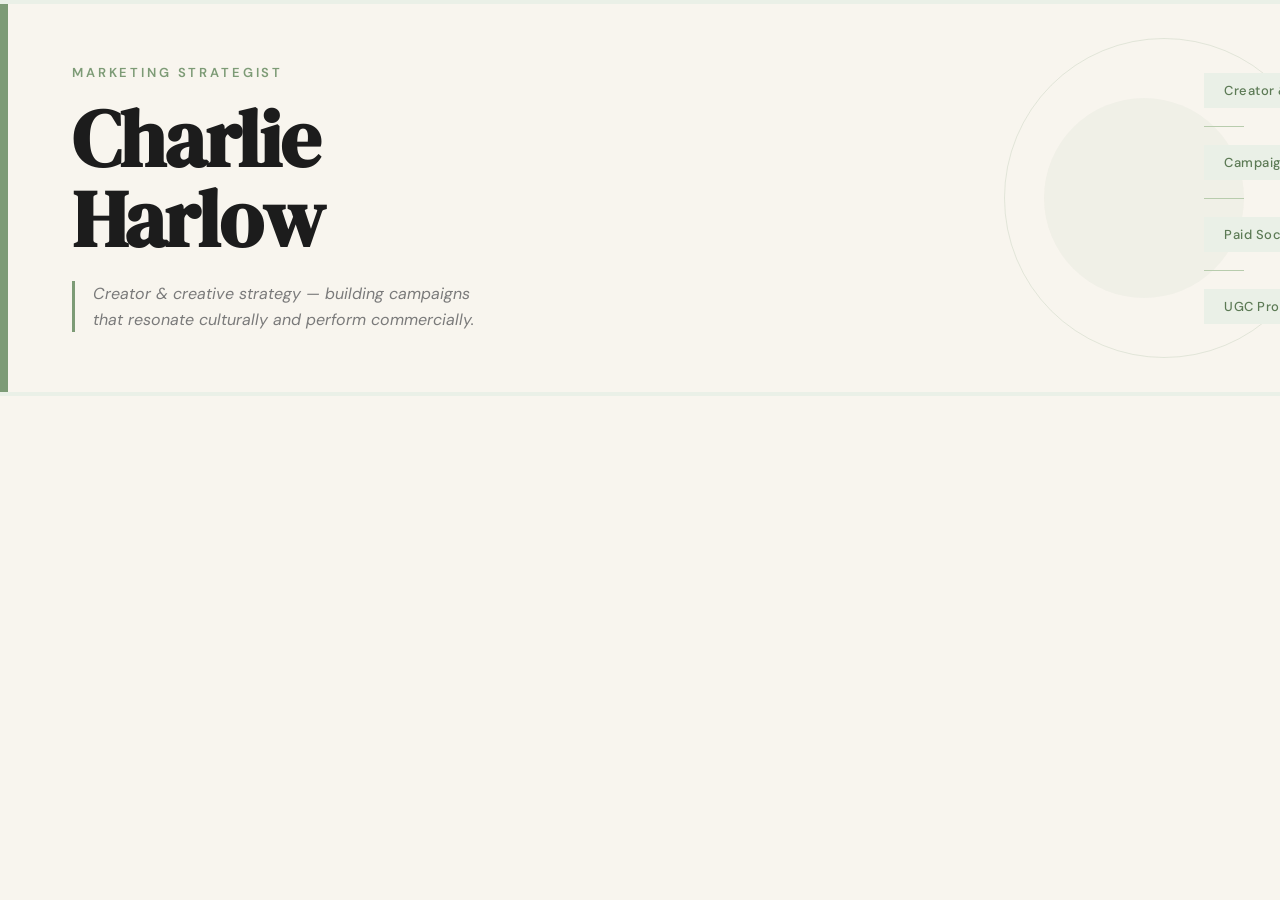
==== linkedin-banner.html @ 174c3f60 "Add files via upload" ====
<!DOCTYPE html>
<html lang="en">
<head>
  <meta charset="UTF-8">
  <meta name="viewport" content="width=1584">
  <title>Charlie Harlow — LinkedIn Banner (1584×396)</title>
  <link rel="preconnect" href="https://fonts.googleapis.com">
  <link rel="preconnect" href="https://fonts.gstatic.com" crossorigin>
  <link href="https://fonts.googleapis.com/css2?family=DM+Sans:wght@300;400;500&family=DM+Serif+Display&display=swap" rel="stylesheet">
  <style>
    * { box-sizing: border-box; margin: 0; padding: 0; }

    body {
      width: 1584px;
      height: 396px;
      overflow: hidden;
      background: #F8F5EE;
      font-family: 'DM Sans', sans-serif;
      -webkit-font-smoothing: antialiased;
    }

    .banner {
      width: 1584px;
      height: 396px;
      background: #F8F5EE;
      display: flex;
      align-items: center;
      position: relative;
      overflow: hidden;
    }

    /* Sage accent blocks */
    .block-left {
      position: absolute;
      left: 0;
      top: 0;
      bottom: 0;
      width: 8px;
      background: #7D9B76;
    }

    .block-top {
      position: absolute;
      top: 0;
      left: 0;
      right: 0;
      height: 4px;
      background: #EAF0E7;
    }

    .block-bottom {
      position: absolute;
      bottom: 0;
      left: 0;
      right: 0;
      height: 4px;
      background: #EAF0E7;
    }

    /* Large background text */
    .bg-text {
      position: absolute;
      right: -20px;
      top: 50%;
      transform: translateY(-50%);
      font-family: 'DM Serif Display', serif;
      font-size: 240px;
      color: rgba(125, 155, 118, 0.07);
      white-space: nowrap;
      pointer-events: none;
      line-height: 1;
      letter-spacing: -0.02em;
    }

    /* Decorative circle */
    .circle {
      position: absolute;
      right: 260px;
      top: 50%;
      transform: translateY(-50%);
      width: 320px;
      height: 320px;
      border-radius: 50%;
      border: 1px solid rgba(125, 155, 118, 0.18);
    }

    .circle-inner {
      position: absolute;
      right: 340px;
      top: 50%;
      transform: translateY(-50%);
      width: 200px;
      height: 200px;
      border-radius: 50%;
      background: rgba(125, 155, 118, 0.06);
    }

    /* Main content */
    .content {
      position: relative;
      z-index: 10;
      padding: 0 80px 0 72px;
      display: flex;
      align-items: center;
      width: 100%;
      gap: 0;
    }

    .left {
      flex: 1;
    }

    .label {
      font-size: 13px;
      font-weight: 600;
      color: #7D9B76;
      text-transform: uppercase;
      letter-spacing: 0.22em;
      margin-bottom: 18px;
    }

    h1 {
      font-family: 'DM Serif Display', serif;
      font-size: 80px;
      line-height: 1.0;
      color: #1C1C1C;
      margin-bottom: 22px;
      letter-spacing: -0.01em;
    }

    .tagline {
      font-size: 16px;
      color: #7A7A7A;
      font-style: italic;
      line-height: 1.6;
      max-width: 560px;
      border-left: 3px solid #7D9B76;
      padding-left: 18px;
    }

    /* Right side: skills / pillars */
    .right {
      width: 380px;
      flex-shrink: 0;
      display: flex;
      flex-direction: column;
      gap: 14px;
      padding-left: 80px;
    }

    .pill {
      display: inline-block;
      padding: 9px 20px;
      background: #EAF0E7;
      font-size: 13px;
      font-weight: 500;
      color: #5C7A55;
      letter-spacing: 0.04em;
      white-space: nowrap;
    }

    .divider {
      width: 40px;
      height: 1px;
      background: #B8CCAD;
      margin: 4px 0;
    }

    /* URL / contact line */
    .url-line {
      position: absolute;
      bottom: 26px;
      right: 72px;
      font-size: 12px;
      color: #B8CCAD;
      letter-spacing: 0.08em;
      font-weight: 400;
    }

  </style>
</head>
<body>
  <div class="banner">
    <div class="block-left"></div>
    <div class="block-top"></div>
    <div class="block-bottom"></div>
    <div class="bg-text">CH</div>
    <div class="circle"></div>
    <div class="circle-inner"></div>

    <div class="content">
      <div class="left">
        <p class="label">Marketing Strategist</p>
        <h1>Charlie<br>Harlow</h1>
        <p class="tagline">Creator &amp; creative strategy — building campaigns<br>that resonate culturally and perform commercially.</p>
      </div>
      <div class="right">
        <span class="pill">Creator &amp; Influencer Strategy</span>
        <div class="divider"></div>
        <span class="pill">Campaign &amp; Creative Strategy</span>
        <div class="divider"></div>
        <span class="pill">Paid Social — TikTok &amp; Meta</span>
        <div class="divider"></div>
        <span class="pill">UGC Programme Management</span>
      </div>
    </div>

    <p class="url-line">charlieharlow.co.uk</p>
  </div>
</body>
</html>
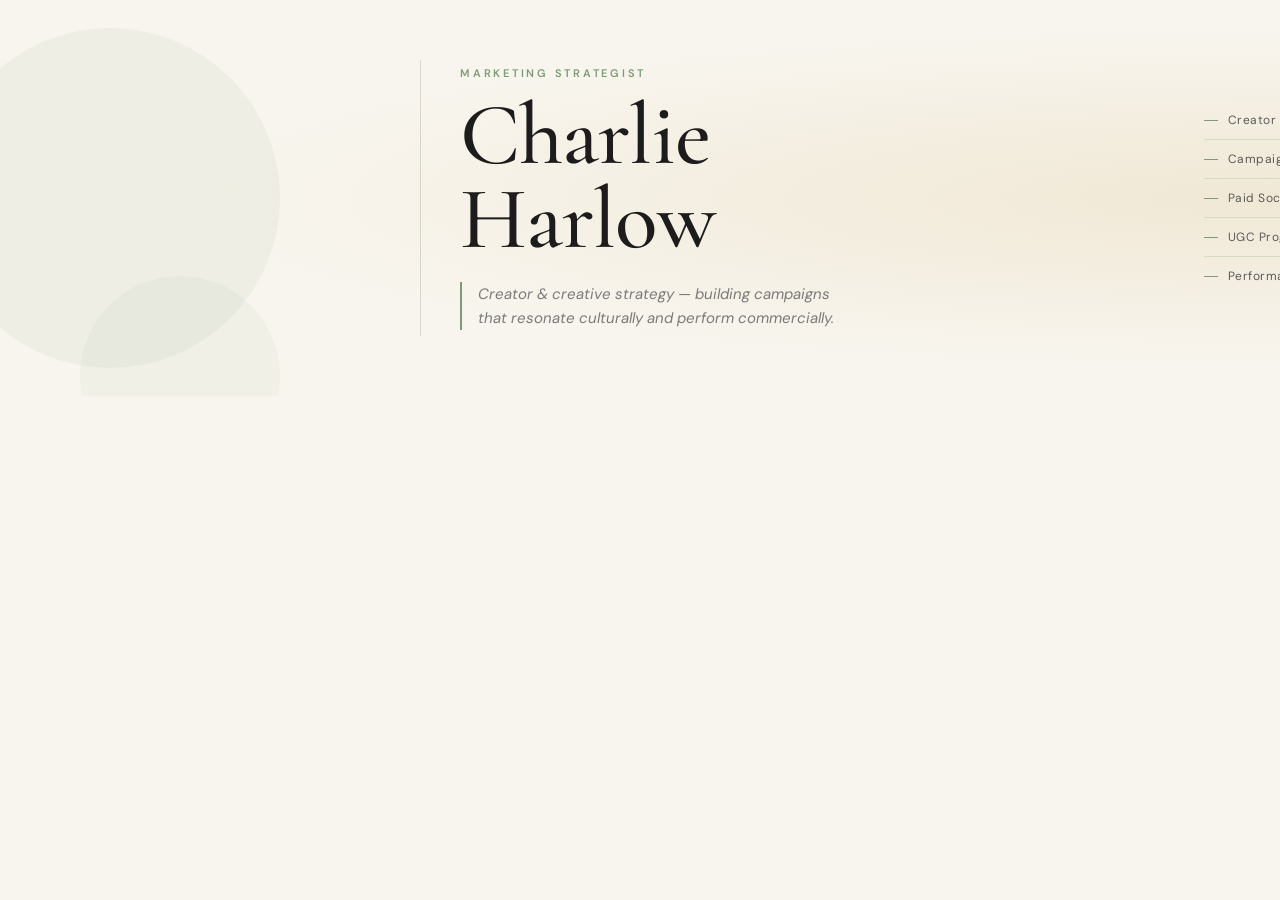
==== commit 9ce616ec: "Redesign LinkedIn banner with profile pic safe zone" ====
--- a/linkedin-banner.html
+++ b/linkedin-banner.html
@@ -6,7 +6,7 @@
   <title>Charlie Harlow — LinkedIn Banner (1584×396)</title>
   <link rel="preconnect" href="https://fonts.googleapis.com">
   <link rel="preconnect" href="https://fonts.gstatic.com" crossorigin>
-  <link href="https://fonts.googleapis.com/css2?family=DM+Sans:wght@300;400;500&family=DM+Serif+Display&display=swap" rel="stylesheet">
+  <link href="https://fonts.googleapis.com/css2?family=Cormorant+Garamond:ital,wght@0,300;0,400;0,500;0,600;1,300;1,400&family=DM+Sans:wght@300;400;500&display=swap" rel="stylesheet">
   <style>
     * { box-sizing: border-box; margin: 0; padding: 0; }
 
@@ -22,158 +22,129 @@
     .banner {
       width: 1584px;
       height: 396px;
-      background: #F8F5EE;
-      display: flex;
-      align-items: center;
       position: relative;
       overflow: hidden;
+      /* Warm gradient matching portfolio hero */
+      background: radial-gradient(ellipse at 80% 50%, #F0E8D5 0%, #F8F5EE 60%);
     }
 
-    /* Sage accent blocks */
-    .block-left {
+    /* Left side — purely decorative, safe to be covered by profile pic */
+    .deco-circle-1 {
       position: absolute;
-      left: 0;
-      top: 0;
-      bottom: 0;
-      width: 8px;
-      background: #7D9B76;
+      left: -60px;
+      top: 50%;
+      transform: translateY(-50%);
+      width: 340px;
+      height: 340px;
+      border-radius: 50%;
+      background: rgba(125, 155, 118, 0.08);
     }
 
-    .block-top {
+    .deco-circle-2 {
       position: absolute;
-      top: 0;
-      left: 0;
-      right: 0;
-      height: 4px;
-      background: #EAF0E7;
-    }
-
-    .block-bottom {
-      position: absolute;
-      bottom: 0;
-      left: 0;
-      right: 0;
-      height: 4px;
-      background: #EAF0E7;
-    }
-
-    /* Large background text */
-    .bg-text {
-      position: absolute;
-      right: -20px;
-      top: 50%;
-      transform: translateY(-50%);
-      font-family: 'DM Serif Display', serif;
-      font-size: 240px;
-      color: rgba(125, 155, 118, 0.07);
-      white-space: nowrap;
-      pointer-events: none;
-      line-height: 1;
-      letter-spacing: -0.02em;
-    }
-
-    /* Decorative circle */
-    .circle {
-      position: absolute;
-      right: 260px;
-      top: 50%;
-      transform: translateY(-50%);
-      width: 320px;
-      height: 320px;
-      border-radius: 50%;
-      border: 1px solid rgba(125, 155, 118, 0.18);
-    }
-
-    .circle-inner {
-      position: absolute;
-      right: 340px;
-      top: 50%;
-      transform: translateY(-50%);
+      left: 80px;
+      bottom: -80px;
       width: 200px;
       height: 200px;
       border-radius: 50%;
       background: rgba(125, 155, 118, 0.06);
     }
 
-    /* Main content */
+    /* Sage accent line — vertical, separating left deco from right content */
+    .divider {
+      position: absolute;
+      left: 420px;
+      top: 60px;
+      bottom: 60px;
+      width: 1px;
+      background: rgba(125, 155, 118, 0.3);
+    }
+
+    /* Right content — safe zone, well away from profile pic */
     .content {
-      position: relative;
-      z-index: 10;
-      padding: 0 80px 0 72px;
+      position: absolute;
+      left: 460px;
+      right: 80px;
+      top: 0;
+      bottom: 0;
       display: flex;
       align-items: center;
-      width: 100%;
-      gap: 0;
+      gap: 80px;
     }
 
-    .left {
+    .main {
       flex: 1;
     }
 
     .label {
-      font-size: 13px;
+      font-size: 11px;
       font-weight: 600;
       color: #7D9B76;
       text-transform: uppercase;
-      letter-spacing: 0.22em;
-      margin-bottom: 18px;
+      letter-spacing: 0.25em;
+      margin-bottom: 14px;
     }
 
     h1 {
-      font-family: 'DM Serif Display', serif;
-      font-size: 80px;
-      line-height: 1.0;
+      font-family: 'Cormorant Garamond', serif;
+      font-size: 88px;
+      font-weight: 500;
+      line-height: 0.95;
       color: #1C1C1C;
-      margin-bottom: 22px;
+      margin-bottom: 20px;
       letter-spacing: -0.01em;
     }
 
     .tagline {
-      font-size: 16px;
+      font-size: 15px;
       color: #7A7A7A;
       font-style: italic;
       line-height: 1.6;
-      max-width: 560px;
-      border-left: 3px solid #7D9B76;
-      padding-left: 18px;
+      max-width: 480px;
+      border-left: 2px solid #7D9B76;
+      padding-left: 16px;
     }
 
-    /* Right side: skills / pillars */
-    .right {
-      width: 380px;
+    /* Skills column on right */
+    .skills {
+      width: 300px;
       flex-shrink: 0;
       display: flex;
       flex-direction: column;
-      gap: 14px;
-      padding-left: 80px;
+      gap: 0;
     }
 
-    .pill {
-      display: inline-block;
-      padding: 9px 20px;
-      background: #EAF0E7;
-      font-size: 13px;
-      font-weight: 500;
-      color: #5C7A55;
+    .skill {
+      padding: 11px 0;
+      border-bottom: 1px solid rgba(184, 204, 173, 0.5);
+      font-size: 12px;
+      font-weight: 400;
+      color: #5A5A5A;
       letter-spacing: 0.04em;
-      white-space: nowrap;
+      display: flex;
+      align-items: center;
+      gap: 10px;
     }
 
-    .divider {
-      width: 40px;
+    .skill:last-child { border-bottom: none; }
+
+    .skill::before {
+      content: '';
+      display: inline-block;
+      width: 14px;
       height: 1px;
-      background: #B8CCAD;
-      margin: 4px 0;
+      background: #7D9B76;
+      flex-shrink: 0;
     }
 
-    /* URL / contact line */
-    .url-line {
+    /* Website URL bottom right */
+    .url {
       position: absolute;
-      bottom: 26px;
-      right: 72px;
-      font-size: 12px;
+      bottom: 24px;
+      right: 80px;
+      font-size: 11px;
       color: #B8CCAD;
-      letter-spacing: 0.08em;
+      letter-spacing: 0.1em;
       font-weight: 400;
     }
 
@@ -181,31 +152,30 @@
 </head>
 <body>
   <div class="banner">
-    <div class="block-left"></div>
-    <div class="block-top"></div>
-    <div class="block-bottom"></div>
-    <div class="bg-text">CH</div>
-    <div class="circle"></div>
-    <div class="circle-inner"></div>
 
+    <!-- Left decorative elements (safe to be covered by profile pic) -->
+    <div class="deco-circle-1"></div>
+    <div class="deco-circle-2"></div>
+    <div class="divider"></div>
+
+    <!-- Right content (safe zone) -->
     <div class="content">
-      <div class="left">
+      <div class="main">
         <p class="label">Marketing Strategist</p>
         <h1>Charlie<br>Harlow</h1>
         <p class="tagline">Creator &amp; creative strategy — building campaigns<br>that resonate culturally and perform commercially.</p>
       </div>
-      <div class="right">
-        <span class="pill">Creator &amp; Influencer Strategy</span>
-        <div class="divider"></div>
-        <span class="pill">Campaign &amp; Creative Strategy</span>
-        <div class="divider"></div>
-        <span class="pill">Paid Social — TikTok &amp; Meta</span>
-        <div class="divider"></div>
-        <span class="pill">UGC Programme Management</span>
+      <div class="skills">
+        <div class="skill">Creator &amp; Influencer Strategy</div>
+        <div class="skill">Campaign &amp; Creative Strategy</div>
+        <div class="skill">Paid Social — TikTok &amp; Meta</div>
+        <div class="skill">UGC Programme Management</div>
+        <div class="skill">Performance Reporting</div>
       </div>
     </div>
 
-    <p class="url-line">charlieharlow.co.uk</p>
+    <p class="url">charlieharlow.co.uk</p>
+
   </div>
 </body>
 </html>
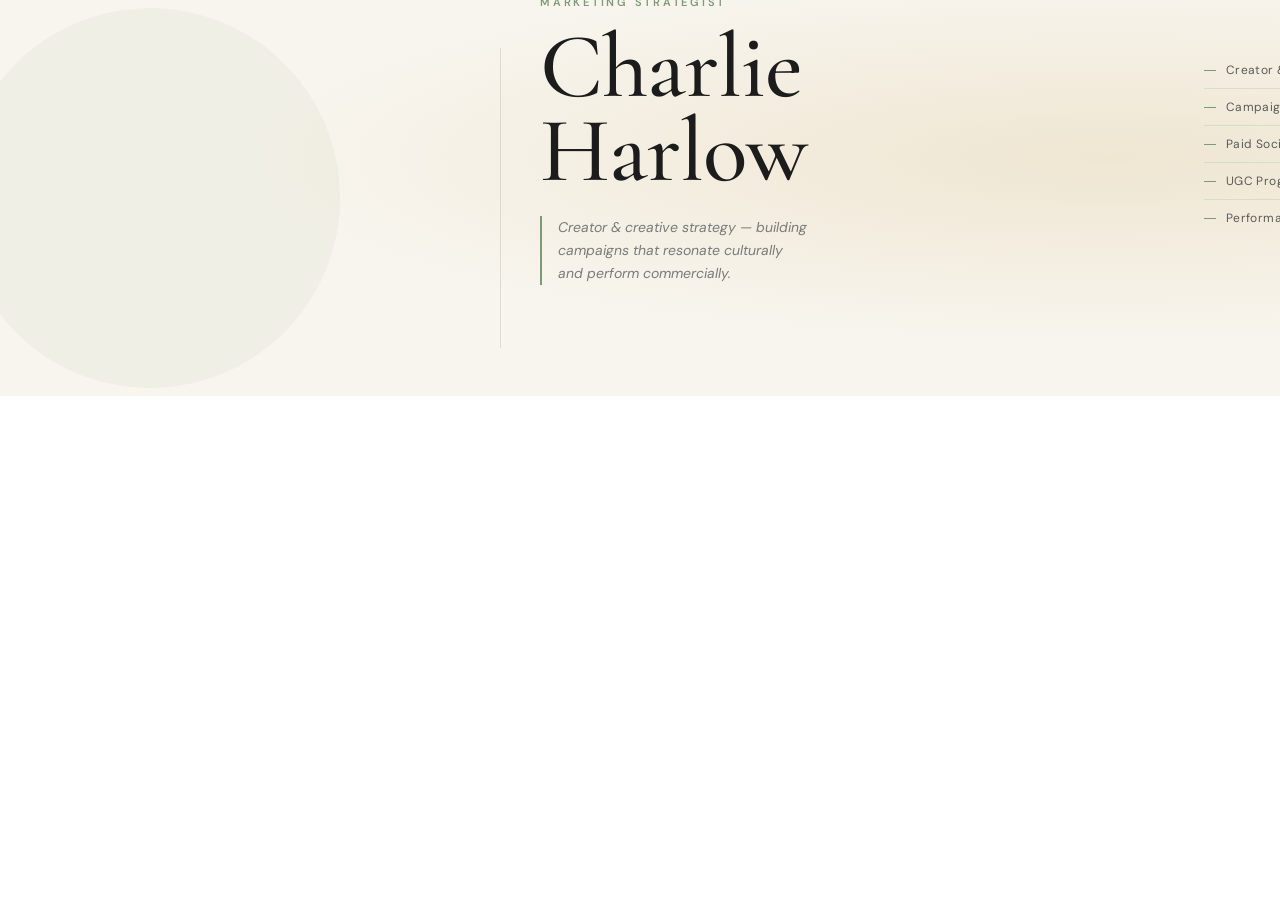
==== commit d7833bc6: "Fix video clipping with scroll row, update LinkedIn banner safe zones" ====
--- a/linkedin-banner.html
+++ b/linkedin-banner.html
@@ -14,7 +14,6 @@
       width: 1584px;
       height: 396px;
       overflow: hidden;
-      background: #F8F5EE;
       font-family: 'DM Sans', sans-serif;
       -webkit-font-smoothing: antialiased;
     }
@@ -24,57 +23,53 @@
       height: 396px;
       position: relative;
       overflow: hidden;
-      /* Warm gradient matching portfolio hero */
-      background: radial-gradient(ellipse at 80% 50%, #F0E8D5 0%, #F8F5EE 60%);
+      background: radial-gradient(ellipse at 70% 40%, #EFE6D2 0%, #F8F5EE 55%);
     }
 
-    /* Left side — purely decorative, safe to be covered by profile pic */
-    .deco-circle-1 {
+    /*
+      SAFE ZONE GUIDE:
+      - Desktop: profile pic covers bottom-left ~330x330px area
+      - Mobile: shows CENTER ~950px, crops left + right edges, profile pic bottom-left
+      - SAFE BOX: x=500–1400, y=0–240 (top-center-right, above profile pic overlap)
+      All critical content sits within this safe box.
+    */
+
+    /* Purely decorative — left zone, safe to be covered on desktop */
+    .deco-left {
       position: absolute;
-      left: -60px;
+      left: -40px;
       top: 50%;
       transform: translateY(-50%);
-      width: 340px;
-      height: 340px;
+      width: 380px;
+      height: 380px;
       border-radius: 50%;
-      background: rgba(125, 155, 118, 0.08);
+      background: rgba(125, 155, 118, 0.07);
+      pointer-events: none;
     }
 
-    .deco-circle-2 {
+    /* Thin sage vertical line — marks transition from deco to content */
+    .divider {
       position: absolute;
-      left: 80px;
-      bottom: -80px;
-      width: 200px;
-      height: 200px;
-      border-radius: 50%;
-      background: rgba(125, 155, 118, 0.06);
+      left: 500px;
+      top: 48px;
+      bottom: 48px;
+      width: 1px;
+      background: rgba(125, 155, 118, 0.25);
     }
 
-    /* Sage accent line — vertical, separating left deco from right content */
-    .divider {
-      position: absolute;
-      left: 420px;
-      top: 60px;
-      bottom: 60px;
-      width: 1px;
-      background: rgba(125, 155, 118, 0.3);
-    }
-
-    /* Right content — safe zone, well away from profile pic */
+    /* Main content — inside safe zone (x=540+, top half of banner) */
     .content {
       position: absolute;
-      left: 460px;
-      right: 80px;
+      left: 540px;
+      right: 100px;
       top: 0;
-      bottom: 0;
+      height: 280px; /* keep above profile-pic overlap zone */
       display: flex;
       align-items: center;
       gap: 80px;
     }
 
-    .main {
-      flex: 1;
-    }
+    .main { flex: 1; }
 
     .label {
       font-size: 11px;
@@ -82,45 +77,45 @@
       color: #7D9B76;
       text-transform: uppercase;
       letter-spacing: 0.25em;
-      margin-bottom: 14px;
+      margin-bottom: 16px;
     }
 
     h1 {
       font-family: 'Cormorant Garamond', serif;
-      font-size: 88px;
+      font-size: 92px;
       font-weight: 500;
-      line-height: 0.95;
+      line-height: 0.92;
       color: #1C1C1C;
-      margin-bottom: 20px;
+      margin-bottom: 22px;
       letter-spacing: -0.01em;
     }
 
     .tagline {
-      font-size: 15px;
+      font-size: 14px;
       color: #7A7A7A;
       font-style: italic;
-      line-height: 1.6;
-      max-width: 480px;
+      line-height: 1.65;
+      max-width: 460px;
       border-left: 2px solid #7D9B76;
       padding-left: 16px;
     }
 
-    /* Skills column on right */
+    /* Skills — right column */
     .skills {
-      width: 300px;
+      width: 280px;
       flex-shrink: 0;
       display: flex;
       flex-direction: column;
       gap: 0;
+      padding-top: 8px;
     }
 
     .skill {
-      padding: 11px 0;
-      border-bottom: 1px solid rgba(184, 204, 173, 0.5);
+      padding: 10px 0;
+      border-bottom: 1px solid rgba(184, 204, 173, 0.45);
       font-size: 12px;
-      font-weight: 400;
       color: #5A5A5A;
-      letter-spacing: 0.04em;
+      letter-spacing: 0.03em;
       display: flex;
       align-items: center;
       gap: 10px;
@@ -130,22 +125,20 @@
 
     .skill::before {
       content: '';
-      display: inline-block;
-      width: 14px;
+      width: 12px;
       height: 1px;
       background: #7D9B76;
       flex-shrink: 0;
     }
 
-    /* Website URL bottom right */
+    /* URL — bottom right, inside safe zone */
     .url {
       position: absolute;
-      bottom: 24px;
-      right: 80px;
+      bottom: 28px;
+      right: 100px;
       font-size: 11px;
-      color: #B8CCAD;
+      color: #C2D4BC;
       letter-spacing: 0.1em;
-      font-weight: 400;
     }
 
   </style>
@@ -153,17 +146,16 @@
 <body>
   <div class="banner">
 
-    <!-- Left decorative elements (safe to be covered by profile pic) -->
-    <div class="deco-circle-1"></div>
-    <div class="deco-circle-2"></div>
+    <!-- Left decorative (covered by profile pic on desktop — intentional) -->
+    <div class="deco-left"></div>
     <div class="divider"></div>
 
-    <!-- Right content (safe zone) -->
+    <!-- Safe zone content -->
     <div class="content">
       <div class="main">
         <p class="label">Marketing Strategist</p>
         <h1>Charlie<br>Harlow</h1>
-        <p class="tagline">Creator &amp; creative strategy — building campaigns<br>that resonate culturally and perform commercially.</p>
+        <p class="tagline">Creator &amp; creative strategy — building<br>campaigns that resonate culturally<br>and perform commercially.</p>
       </div>
       <div class="skills">
         <div class="skill">Creator &amp; Influencer Strategy</div>
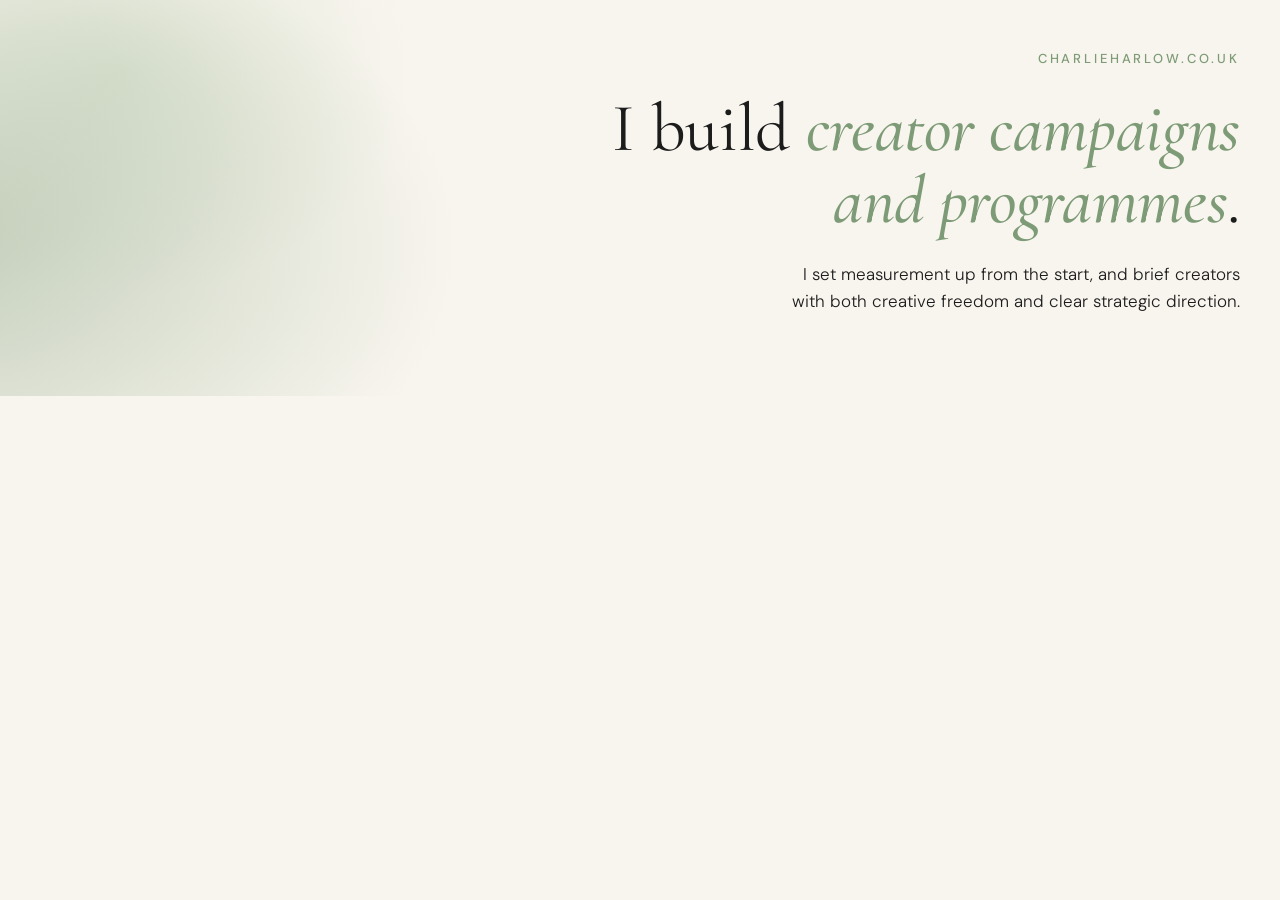
==== commit 02e2a622: "Align LinkedIn/portfolio copy and demote Work with me section - Standardise on "build" (not "run") f" ====
--- a/linkedin-banner.html
+++ b/linkedin-banner.html
@@ -6,7 +6,7 @@
   <title>Charlie Harlow — LinkedIn Banner (1584×396)</title>
   <link rel="preconnect" href="https://fonts.googleapis.com">
   <link rel="preconnect" href="https://fonts.gstatic.com" crossorigin>
-  <link href="https://fonts.googleapis.com/css2?family=Cormorant+Garamond:ital,wght@0,300;0,400;0,500;0,600;1,300;1,400&family=DM+Sans:wght@300;400;500&display=swap" rel="stylesheet">
+  <link href="https://fonts.googleapis.com/css2?family=Cormorant+Garamond:ital,wght@0,300;0,400;0,500;0,600;1,300;1,400;1,500&family=DM+Sans:wght@300;400;500&display=swap" rel="stylesheet">
   <style>
     * { box-sizing: border-box; margin: 0; padding: 0; }
 
@@ -16,158 +16,90 @@
       overflow: hidden;
       font-family: 'DM Sans', sans-serif;
       -webkit-font-smoothing: antialiased;
+      background: #F8F5EE;
     }
+
+    /*
+      SAFE ZONES (1584 × 396)
+      - Desktop: circular profile photo covers bottom-left, roughly x 0–330, y 66–396
+      - Mobile: crops left and right, showing the centre ~950px, i.e. x 317–1267
+      - Usable intersection for type: x 400–1240, y 50–320
+      All copy sits inside that box. The left third holds only the sage wash,
+      which is meant to sit behind the profile photo.
+    */
 
     .banner {
       width: 1584px;
       height: 396px;
       position: relative;
       overflow: hidden;
-      background: radial-gradient(ellipse at 70% 40%, #EFE6D2 0%, #F8F5EE 55%);
+      background: #F8F5EE;
     }
 
-    /*
-      SAFE ZONE GUIDE:
-      - Desktop: profile pic covers bottom-left ~330x330px area
-      - Mobile: shows CENTER ~950px, crops left + right edges, profile pic bottom-left
-      - SAFE BOX: x=500–1400, y=0–240 (top-center-right, above profile pic overlap)
-      All critical content sits within this safe box.
-    */
-
-    /* Purely decorative — left zone, safe to be covered on desktop */
-    .deco-left {
+    /* Soft sage wash bleeding in from the left edge only */
+    .wash {
       position: absolute;
-      left: -40px;
-      top: 50%;
-      transform: translateY(-50%);
-      width: 380px;
-      height: 380px;
-      border-radius: 50%;
-      background: rgba(125, 155, 118, 0.07);
+      inset: 0;
+      background:
+        radial-gradient(720px 460px at -60px 62%, rgba(125,155,118,0.42) 0%, rgba(125,155,118,0.20) 38%, rgba(125,155,118,0.00) 72%),
+        radial-gradient(420px 320px at 120px 18%, rgba(184,204,173,0.34) 0%, rgba(184,204,173,0.00) 70%);
       pointer-events: none;
     }
 
-    /* Thin sage vertical line — marks transition from deco to content */
-    .divider {
+    /* Content block, right aligned, inside the safe box */
+    .content {
       position: absolute;
-      left: 500px;
-      top: 48px;
-      bottom: 48px;
-      width: 1px;
-      background: rgba(125, 155, 118, 0.25);
+      left: 400px;
+      right: 344px;       /* right edge lands at x = 1240 */
+      top: 50px;
+      text-align: right;
     }
 
-    /* Main content — inside safe zone (x=540+, top half of banner) */
-    .content {
-      position: absolute;
-      left: 540px;
-      right: 100px;
-      top: 0;
-      height: 280px; /* keep above profile-pic overlap zone */
-      display: flex;
-      align-items: center;
-      gap: 80px;
-    }
-
-    .main { flex: 1; }
-
-    .label {
-      font-size: 11px;
-      font-weight: 600;
+    .url {
+      font-size: 13px;
+      font-weight: 500;
       color: #7D9B76;
       text-transform: uppercase;
-      letter-spacing: 0.25em;
-      margin-bottom: 16px;
+      letter-spacing: 0.22em;
+      margin-bottom: 26px;
     }
 
     h1 {
       font-family: 'Cormorant Garamond', serif;
-      font-size: 92px;
-      font-weight: 500;
-      line-height: 0.92;
+      font-weight: 400;
+      font-size: 68px;
+      line-height: 1.06;
       color: #1C1C1C;
-      margin-bottom: 22px;
-      letter-spacing: -0.01em;
+      letter-spacing: -0.005em;
+      margin-bottom: 24px;
     }
 
-    .tagline {
-      font-size: 14px;
-      color: #7A7A7A;
+    h1 em {
       font-style: italic;
-      line-height: 1.65;
-      max-width: 460px;
-      border-left: 2px solid #7D9B76;
-      padding-left: 16px;
+      font-weight: 500;
+      color: #7D9B76;
     }
 
-    /* Skills — right column */
-    .skills {
-      width: 280px;
-      flex-shrink: 0;
-      display: flex;
-      flex-direction: column;
-      gap: 0;
-      padding-top: 8px;
+    .sub {
+      font-family: 'DM Sans', sans-serif;
+      font-size: 17px;
+      font-weight: 300;
+      line-height: 1.55;
+      color: #1C1C1C;
+      margin-left: auto;
+      max-width: 520px;
     }
-
-    .skill {
-      padding: 10px 0;
-      border-bottom: 1px solid rgba(184, 204, 173, 0.45);
-      font-size: 12px;
-      color: #5A5A5A;
-      letter-spacing: 0.03em;
-      display: flex;
-      align-items: center;
-      gap: 10px;
-    }
-
-    .skill:last-child { border-bottom: none; }
-
-    .skill::before {
-      content: '';
-      width: 12px;
-      height: 1px;
-      background: #7D9B76;
-      flex-shrink: 0;
-    }
-
-    /* URL — bottom right, inside safe zone */
-    .url {
-      position: absolute;
-      bottom: 28px;
-      right: 100px;
-      font-size: 11px;
-      color: #C2D4BC;
-      letter-spacing: 0.1em;
-    }
-
   </style>
 </head>
 <body>
   <div class="banner">
+    <div class="wash"></div>
 
-    <!-- Left decorative (covered by profile pic on desktop — intentional) -->
-    <div class="deco-left"></div>
-    <div class="divider"></div>
-
-    <!-- Safe zone content -->
     <div class="content">
-      <div class="main">
-        <p class="label">Marketing Strategist</p>
-        <h1>Charlie<br>Harlow</h1>
-        <p class="tagline">Creator &amp; creative strategy — building<br>campaigns that resonate culturally<br>and perform commercially.</p>
-      </div>
-      <div class="skills">
-        <div class="skill">Creator &amp; Influencer Strategy</div>
-        <div class="skill">Campaign &amp; Creative Strategy</div>
-        <div class="skill">Paid Social — TikTok &amp; Meta</div>
-        <div class="skill">UGC Programme Management</div>
-        <div class="skill">Performance Reporting</div>
-      </div>
+      <p class="url">charlieharlow.co.uk</p>
+      <h1>I build <em>creator campaigns</em><br><em>and programmes</em>.</h1>
+      <p class="sub">I set measurement up from the start, and brief creators<br>with both creative freedom and clear strategic direction.</p>
     </div>
-
-    <p class="url">charlieharlow.co.uk</p>
-
   </div>
 </body>
 </html>
